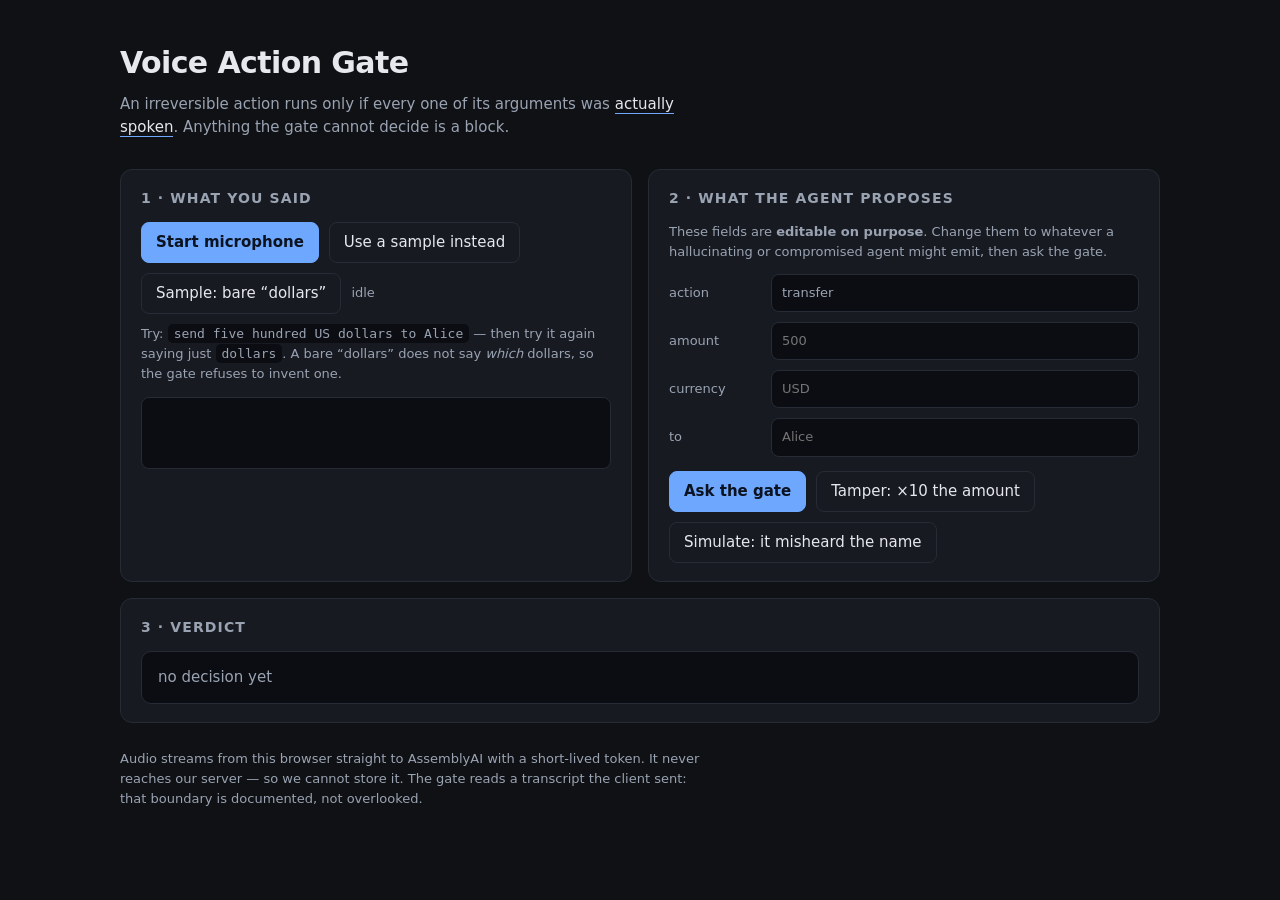
==== app/web/index.html @ b35d7cea "Voice Action Gate — hackathon entry" ====
<!doctype html>
<html lang="en">
<head>
<meta charset="utf-8">
<meta name="viewport" content="width=device-width, initial-scale=1">
<title>Voice Action Gate</title>
<link rel="stylesheet" href="./style.css">
</head>
<body>
<header>
  <h1>Voice Action Gate</h1>
  <p class="tag">An irreversible action runs only if every one of its arguments
     was <em>actually spoken</em>. Anything the gate cannot decide is a block.</p>
</header>

<main>
  <section class="panel" id="panel-say">
    <h2>1 · What you said</h2>
    <div class="row">
      <button id="btn-mic" class="primary">Start microphone</button>
      <button id="btn-sample" class="ghost">Use a sample instead</button>
      <button id="btn-sample-bare" class="ghost">Sample: bare &ldquo;dollars&rdquo;</button>
      <span id="status" class="status">idle</span>
    </div>
    <p class="hint">Try: <code>send five hundred US dollars to Alice</code>&nbsp;&mdash;
       then try it again saying just <code>dollars</code>. A bare &ldquo;dollars&rdquo;
       does not say <em>which</em> dollars, so the gate refuses to invent one.</p>
    <div id="transcript" class="transcript" aria-live="polite"></div>
    <p class="meta" id="tmeta"></p>
  </section>

  <section class="panel" id="panel-propose">
    <h2>2 · What the agent proposes</h2>
    <p class="hint">These fields are <strong>editable on purpose</strong>. Change
       them to whatever a hallucinating or compromised agent might emit, then
       ask the gate.</p>
    <div class="fields">
      <label>action <input id="f-action" value="transfer" readonly></label>
      <label>amount <input id="f-amount" placeholder="500"></label>
      <label>currency <input id="f-currency" placeholder="USD"></label>
      <label>to <input id="f-to" placeholder="Alice"></label>
    </div>
    <div class="row">
      <button id="btn-gate" class="primary">Ask the gate</button>
      <button id="btn-tamper" class="ghost">Tamper: &times;10 the amount</button>
      <button id="btn-misheard" class="ghost">Simulate: it misheard the name</button>
    </div>
  </section>

  <section class="panel" id="panel-verdict">
    <h2>3 · Verdict</h2>
    <div id="verdict" class="verdict empty">no decision yet</div>
    <div id="evidence"></div>
  </section>
</main>

<footer>
  <p>Audio streams from this browser straight to AssemblyAI with a short-lived
     token. It never reaches our server &mdash; so we cannot store it.
     The gate reads a transcript the client sent: that boundary is documented,
     not overlooked.</p>
</footer>
<script src="./app.js"></script>
</body>
</html>
---- app/web/style.css ----
:root {
  --bg: #0f1115; --panel: #171a21; --line: #262b36;
  --fg: #e6e8ee; --dim: #9aa3b2;
  --allow: #35c07a; --block: #e0574a; --warn: #e0a13a; --accent: #6ea8fe;
}
* { box-sizing: border-box; }
body {
  margin: 0; background: var(--bg); color: var(--fg);
  font: 15px/1.55 ui-sans-serif, system-ui, -apple-system, "Segoe UI", sans-serif;
}
header, main, footer { max-width: 1080px; margin: 0 auto; padding: 0 20px; }
header { padding-top: 40px; padding-bottom: 8px; }
h1 { margin: 0 0 6px; font-size: 30px; letter-spacing: -0.02em; }
.tag { margin: 0 0 22px; color: var(--dim); max-width: 62ch; }
.tag em { color: var(--fg); font-style: normal; border-bottom: 1px solid var(--accent); }

main { display: grid; gap: 16px; grid-template-columns: 1fr 1fr; }
.panel {
  background: var(--panel); border: 1px solid var(--line);
  border-radius: 12px; padding: 18px 20px;
}
#panel-verdict { grid-column: 1 / -1; }
h2 { margin: 0 0 12px; font-size: 14px; text-transform: uppercase;
     letter-spacing: 0.08em; color: var(--dim); font-weight: 600; }
h3 { margin: 14px 0 6px; font-size: 12px; text-transform: uppercase;
     letter-spacing: 0.06em; color: var(--dim); }

.row { display: flex; gap: 10px; align-items: center; flex-wrap: wrap; }
button {
  font: inherit; padding: 8px 14px; border-radius: 8px; cursor: pointer;
  border: 1px solid var(--line); background: #202531; color: var(--fg);
}
button:hover { border-color: var(--accent); }
button.primary { background: var(--accent); color: #0b1220; border-color: var(--accent); font-weight: 600; }
button.ghost { background: transparent; }

.status { font-size: 13px; color: var(--dim); }
.status.good { color: var(--allow); }
.status.bad { color: var(--block); }

.hint { color: var(--dim); font-size: 13px; margin: 10px 0; }
code { background: #0b0d12; padding: 2px 6px; border-radius: 5px; }

.transcript {
  min-height: 72px; margin-top: 12px; padding: 12px;
  background: #0b0d12; border: 1px solid var(--line); border-radius: 8px;
  font-size: 17px; line-height: 1.7;
}
.w.low { color: var(--warn); text-decoration: underline dotted; }
.w.partial { opacity: 0.55; font-style: italic; }
.meta { color: var(--dim); font-size: 12px; margin: 8px 0 0; }

.fields { display: grid; gap: 10px; margin: 12px 0 14px; }
.fields label { display: grid; grid-template-columns: 92px 1fr; align-items: center;
                gap: 10px; font-size: 13px; color: var(--dim); }
.fields input {
  font: inherit; padding: 8px 10px; border-radius: 8px; color: var(--fg);
  background: #0b0d12; border: 1px solid var(--line);
}
.fields input:focus { outline: none; border-color: var(--accent); }
.fields input[readonly] { color: var(--dim); }

.verdict {
  font-size: 20px; font-weight: 700; padding: 14px 16px;
  border-radius: 10px; border: 1px solid var(--line); background: #0b0d12;
}
.verdict.empty { color: var(--dim); font-weight: 400; font-size: 15px; }
.verdict.allow { color: var(--allow); border-color: var(--allow); }
.verdict.block { color: var(--block); border-color: var(--block); }
.verdict.bad { color: var(--warn); border-color: var(--warn); font-size: 15px; }

.ev ul { margin: 0; padding-left: 20px; }
.ev li { font-size: 13px; color: var(--fg); margin: 3px 0; }
.ev pre { background: #0b0d12; border: 1px solid var(--line); border-radius: 8px;
          padding: 10px; overflow-x: auto; font-size: 13px; margin: 0; }

footer { padding: 26px 20px 48px; }
footer p { color: var(--dim); font-size: 13px; max-width: 72ch; margin: 0; }

@media (max-width: 820px) { main { grid-template-columns: 1fr; } }
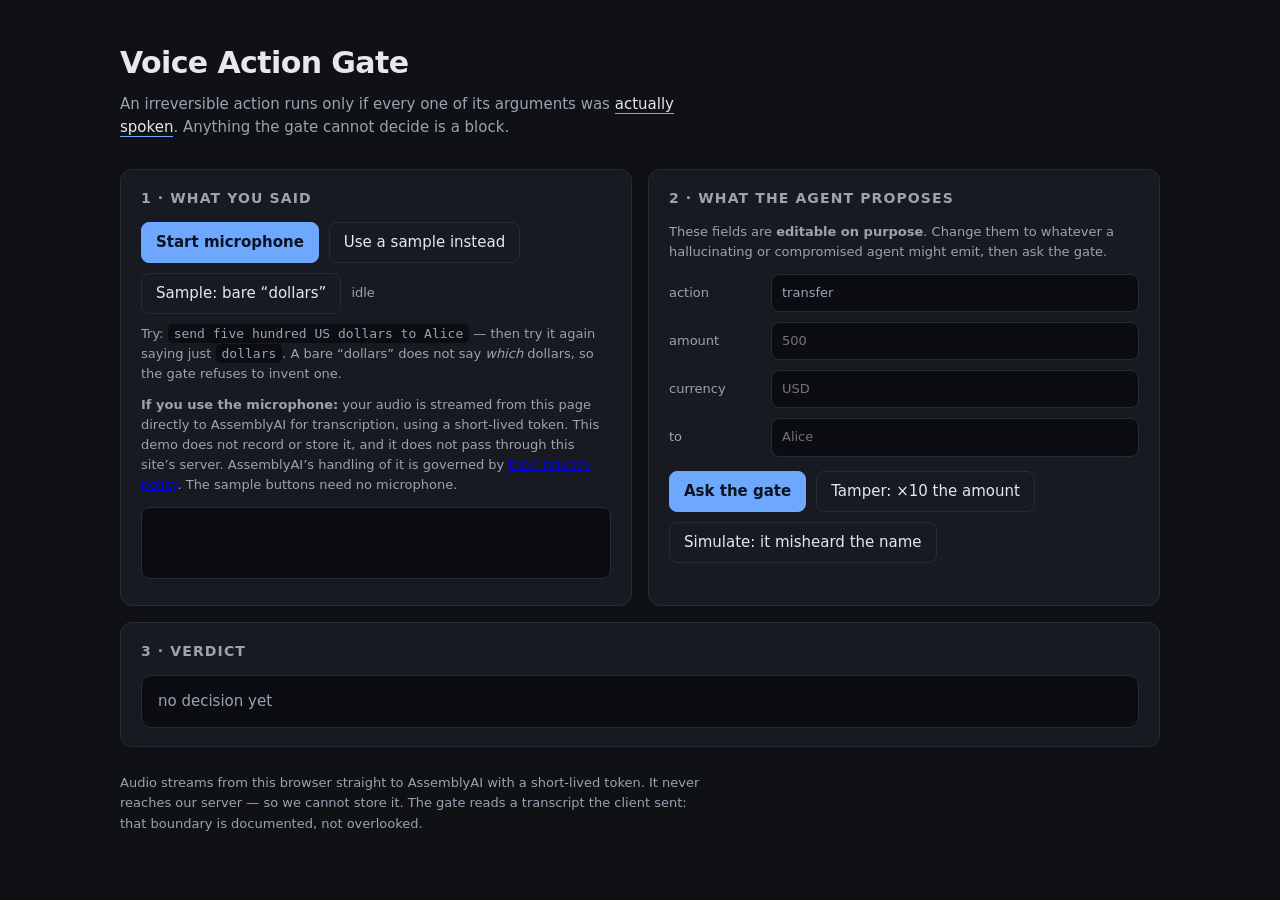
==== commit d680ce97: "Disclose AI-assisted development; add a microphone privacy notice - README: new "Disclosure" section" ====
--- a/app/web/index.html
+++ b/app/web/index.html
@@ -25,6 +25,12 @@
     <p class="hint">Try: <code>send five hundred US dollars to Alice</code>&nbsp;&mdash;
        then try it again saying just <code>dollars</code>. A bare &ldquo;dollars&rdquo;
        does not say <em>which</em> dollars, so the gate refuses to invent one.</p>
+    <p class="hint" id="mic-notice"><strong>If you use the microphone:</strong> your audio is
+       streamed from this page directly to AssemblyAI for transcription, using a short-lived
+       token. This demo does not record or store it, and it does not pass through this
+       site&rsquo;s server. AssemblyAI&rsquo;s handling of it is governed by
+       <a href="https://www.assemblyai.com/legal/privacy-policy">their privacy policy</a>.
+       The sample buttons need no microphone.</p>
     <div id="transcript" class="transcript" aria-live="polite"></div>
     <p class="meta" id="tmeta"></p>
   </section>
